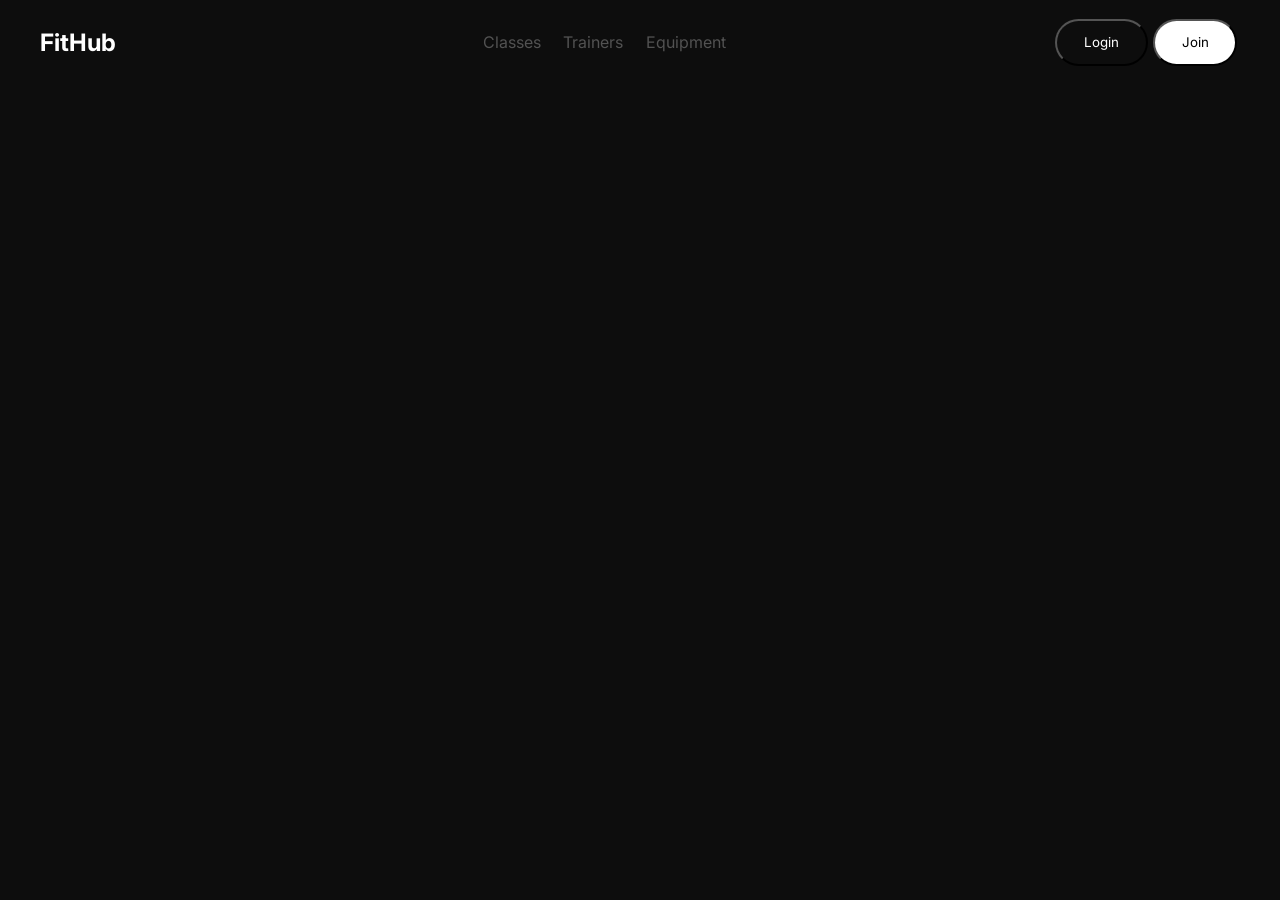
==== index.html @ b862c09a "header implemented" ====
<!DOCTYPE html>
<html>
    <head>
        <title>FitHub</title>
        <link rel="stylesheet" href="style.css">
        <link href="https://fonts.googleapis.com/css2?family=Inter:wght@400;500;600;700&display=swap" rel="stylesheet">
    </head>

    <body>
        <header>
            <h2>FitHub</h2>
            <ul>
                <li><a href="">Classes</a></li>
                <li><a href="">Trainers</a></li>
                <li><a href="">Equipment</a></li>
            </ul>
            <div>
                <input type="button" value="Login">
                <input class="joinButton" type="button" value="Join">
            </div>
        </header>



    </body>
</html>
---- style.css ----
@import url('https://fonts.googleapis.com/css2?family=Inter:wght@400;500;600&display=swap');

:root {
    --bg-dark: #0d0d0d;
    --bg-card: #171717;
    --text-gray: #a3a3a3;
    --text-dark-gray: #525252;
    --border-color: #262626;
    
    --neon-green: #ccff00;
    --purple: #a855f7;
    --red: #ef4444;
    --orange: #f59e0b;
}

* {
    background-color: var(--bg-dark);
    color: white;
    font-family: "Inter";
}

header {
    display: flex;
    align-items: center;
    justify-content: space-between;
    margin-left: 2em;
    margin-right: 2em;
}


header > ul {
    display: fleX;
    list-style-type: none;
}

header > ul > li {
    margin-left: 0.7em;
    margin-right: 0.7em;
}

header > ul > li > a {
    text-decoration: none;
    color: var(--text-dark-gray) ;
}

header > ul > li > a:hover {
    color: white ;
}

header > div {
    display: flex;
}

header > div > input {
    padding-top: 1em;
    padding-left: 2em;
    padding-right: 2em;
    padding-bottom: 1em;
    border-radius: 6em;
    margin: 0.2em;
}

.joinButton {
    background-color: white;
    color: black;
}
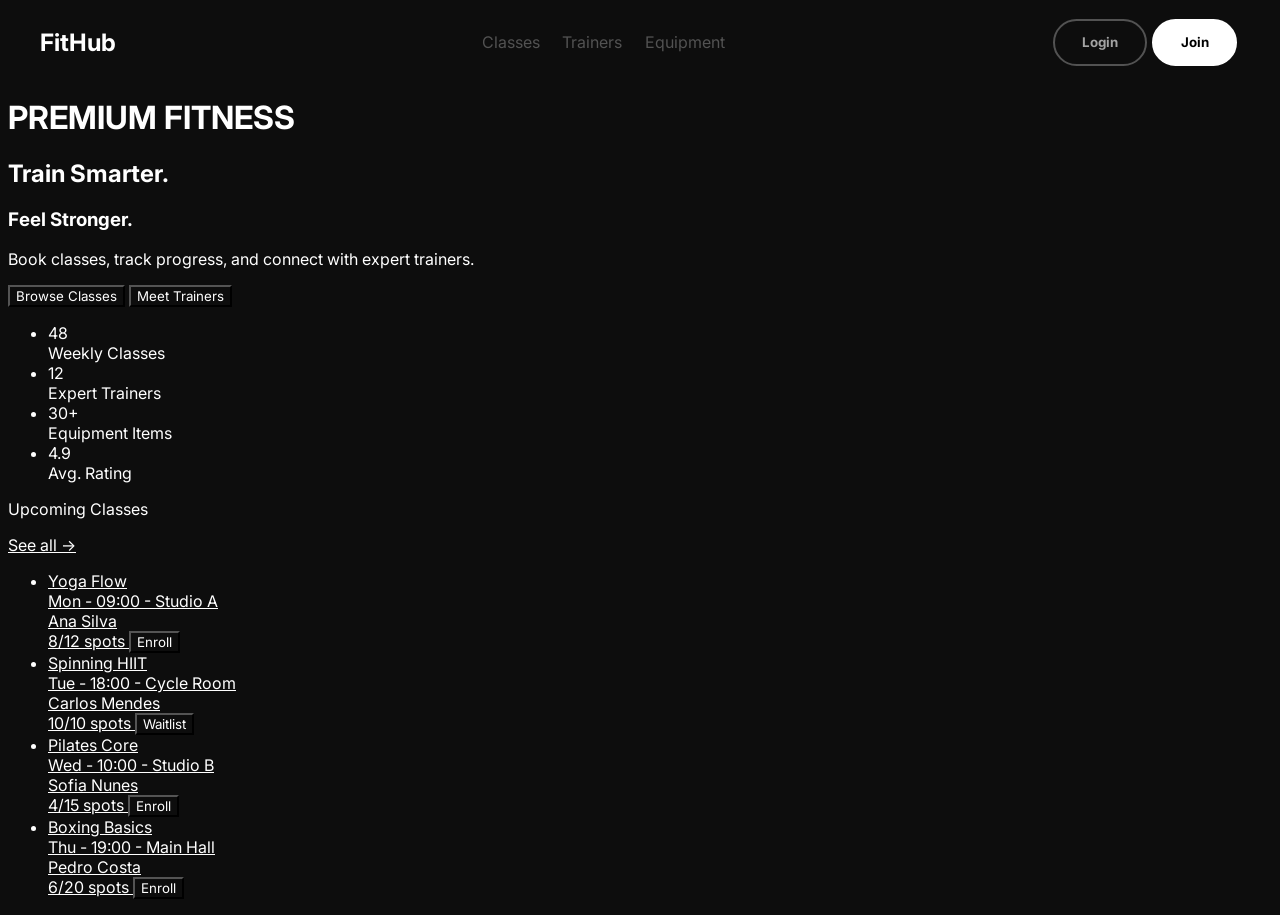
==== commit 5ed148ba: "main page html and header refined" ====
--- a/index.html
+++ b/index.html
@@ -2,7 +2,7 @@
 <html>
     <head>
         <title>FitHub</title>
-        <link rel="stylesheet" href="style.css">
+        <link rel="stylesheet" href="index.css">
         <link href="https://fonts.googleapis.com/css2?family=Inter:wght@400;500;600;700&display=swap" rel="stylesheet">
     </head>
 
@@ -15,10 +15,58 @@
                 <li><a href="">Equipment</a></li>
             </ul>
             <div>
-                <input type="button" value="Login">
-                <input class="joinButton" type="button" value="Join">
+                <button type="button">Login</button>
+                <button type="button" class="joinButton">Join</button>
             </div>
         </header>
+
+        <h1>PREMIUM FITNESS</h1>
+        <h2>Train Smarter.</h2>
+        <h3>Feel Stronger.</h3>
+        <p>Book classes, track progress, and connect with expert trainers.</p>
+        <button type="button">Browse Classes</button>
+        <button type="button">Meet Trainers</button>
+        <ul>
+            <li>48<br>Weekly Classes</li>
+            <li>12<br>Expert Trainers</li>
+            <li>30+<br>Equipment Items</li>
+            <li>4.9<br>Avg. Rating</li>
+        </ul>
+
+        <div>
+            <p>Upcoming Classes</p>
+            <a href="">See all &rarr;</p>
+        </div>
+        <ul>
+            <li>
+                Yoga Flow <br>
+                Mon - 09:00 - Studio A<br>
+                Ana Silva<br>
+                8/12 spots
+                <button type="button">Enroll</button>
+            </li>
+            <li>
+                Spinning HIIT <br>
+                Tue - 18:00 - Cycle Room<br>
+                Carlos Mendes<br>
+                10/10 spots
+                <button type="button">Waitlist</button>
+            </li>
+            <li>
+                Pilates Core <br>
+                Wed - 10:00 - Studio B<br>
+                Sofia Nunes<br>
+                4/15 spots
+                <button type="button">Enroll</button>
+            </li>
+            <li>
+                Boxing Basics <br>
+                Thu - 19:00 - Main Hall<br>
+                Pedro Costa<br>
+                6/20 spots
+                <button type="button">Enroll</button>
+            </li>
+        </ul>
 
 
 
--- a/index.css
+++ b/index.css
@@ -0,0 +1,76 @@
+@import url('https://fonts.googleapis.com/css2?family=Inter:wght@400;500;600&display=swap');
+
+:root {
+    --bg-dark: #0d0d0d;
+    --bg-card: #171717;
+    --text-gray: #a3a3a3;
+    --text-dark-gray: #525252;
+    
+    --neon-green: #ccff00;
+    --purple: #a855f7;
+    --red: #ef4444;
+    --orange: #f59e0b;
+}
+
+* {
+    background-color: var(--bg-dark);
+    color: white;
+    font-family: "Inter";
+}
+
+header {
+    display: flex;
+    align-items: center;
+    justify-content: space-between;
+    margin-left: 2em;
+    margin-right: 2em;
+}
+
+
+header > ul {
+    display: fleX;
+    list-style-type: none;
+}
+
+header > ul > li {
+    margin-left: 0.7em;
+    margin-right: 0.7em;
+}
+
+header > ul > li > a {
+    text-decoration: none;
+    color: var(--text-dark-gray) ;
+}
+
+header > ul > li > a:hover {
+    color: white ;
+}
+
+header > div {
+    display: flex;
+}
+
+header > div > button {
+    padding-top: 1em;
+    padding-left: 2em;
+    padding-right: 2em;
+    padding-bottom: 1em;
+    border-radius: 6em;
+    margin: 0.2em;
+    border-color: var(--text-dark-gray);
+    color: var(--text-gray);
+    font-weight: bold;
+    border-style: solid;
+    cursor:pointer;
+    transition: opacity 0.2s ease, transform 0.1s ease;
+}
+
+button:active {
+    transform: scale(0.95);
+}
+
+.joinButton {
+    background-color: white;
+    color: black;
+    border-color: white;
+}
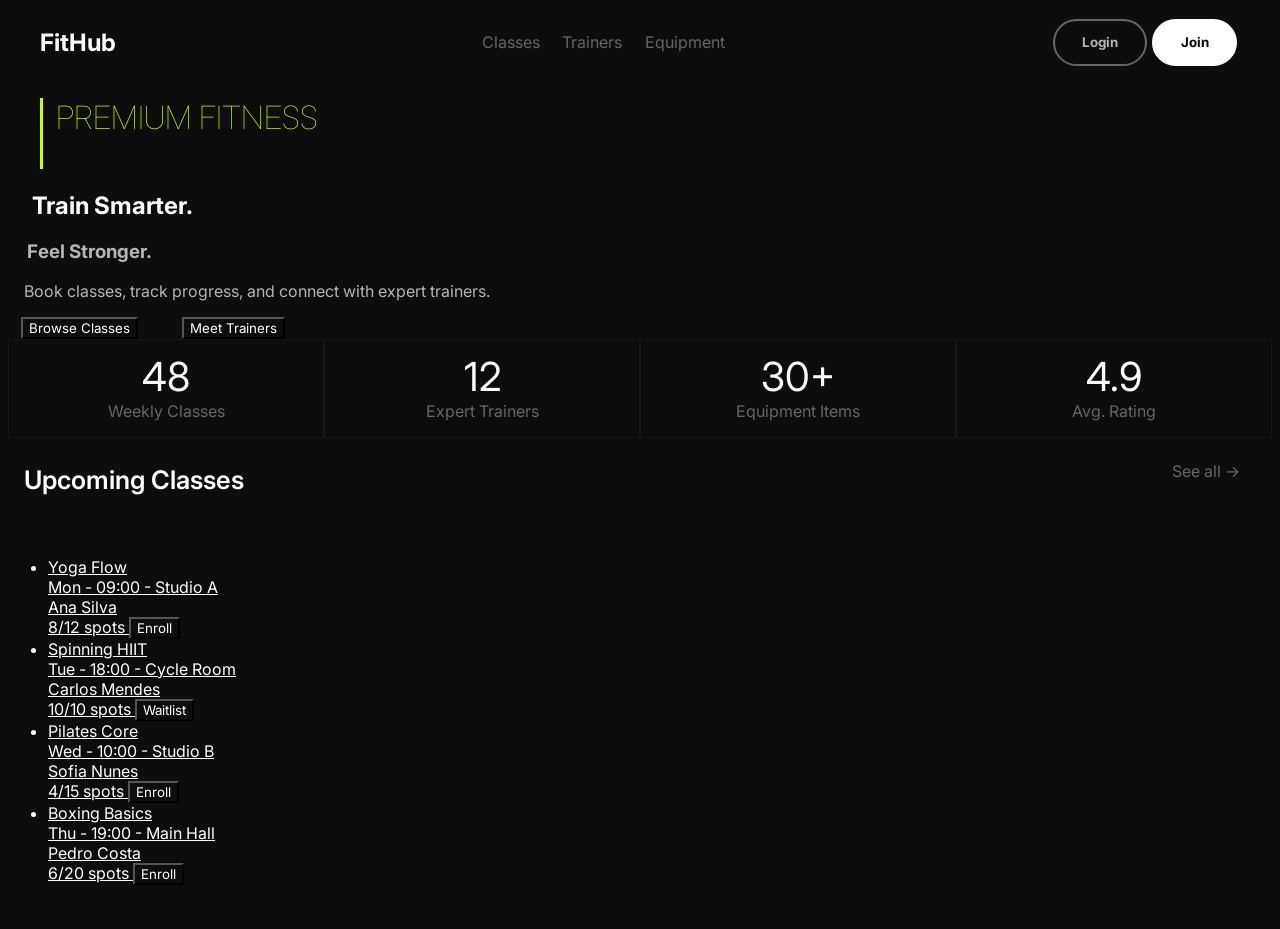
==== commit 0769016f: "stats bar" ====
--- a/index.html
+++ b/index.html
@@ -22,18 +22,31 @@
 
         <h1>PREMIUM FITNESS</h1>
         <h2>Train Smarter.</h2>
-        <h3>Feel Stronger.</h3>
-        <p>Book classes, track progress, and connect with expert trainers.</p>
+        <h3 class="gray">Feel Stronger.</h3>
+        <p class="gray">Book classes, track progress, and connect with expert trainers.</p>
+
         <button type="button">Browse Classes</button>
         <button type="button">Meet Trainers</button>
-        <ul>
-            <li>48<br>Weekly Classes</li>
-            <li>12<br>Expert Trainers</li>
-            <li>30+<br>Equipment Items</li>
-            <li>4.9<br>Avg. Rating</li>
+
+        <ul id="stats">
+            <li><p>48</p>
+                <p>Weekly Classes</p>
+            </li>
+            <li>
+                <p>12</p>
+                <p>Expert Trainers</p>
+            </li>
+            <li>
+                <p>30+</p>
+                <p>Equipment Items</p>
+            </li>
+            <li>
+                <p>4.9</p>
+                <p>Avg. Rating</p>
+            </li>
         </ul>
 
-        <div>
+        <div id="upClasses">
             <p>Upcoming Classes</p>
             <a href="">See all &rarr;</p>
         </div>
--- a/index.css
+++ b/index.css
@@ -3,8 +3,8 @@
 :root {
     --bg-dark: #0d0d0d;
     --bg-card: #171717;
-    --text-gray: #a3a3a3;
-    --text-dark-gray: #525252;
+    --text-gray: #b5b5b5;
+    --text-dark-gray: #656565;
     
     --neon-green: #ccff00;
     --purple: #a855f7;
@@ -16,6 +16,13 @@
     background-color: var(--bg-dark);
     color: white;
     font-family: "Inter";
+}
+
+
+
+body > *:not(header) {
+    margin-left: 1em;
+    margin-right: 2em;
 }
 
 header {
@@ -73,4 +80,64 @@
     background-color: white;
     color: black;
     border-color: white;
-}+}
+
+h1 {
+    color:var(--neon-green);
+    padding-left: 0.4em;
+    border-left: 0.1em solid var(--neon-green);
+    font-weight: 100;
+    padding-bottom: 1em;
+}
+
+.gray {
+    color: var(--text-gray);
+}
+
+#stats {
+    display: flex;
+    align-items: center;
+    justify-content: space-between;
+    list-style-type: none;
+    text-align: center;
+    margin: 0;
+    padding: 0;
+}
+
+#stats > li {
+    flex: 1;
+    border: 0.1em solid var(--bg-card); 
+}
+
+#stats > li >:first-child {
+    font-size: 2.5em;
+    margin-bottom: 0;
+    margin-top: 0.3em;
+}
+
+#stats > li >:last-child {
+    margin-top: 0;
+    color: var(--text-dark-gray);
+}
+
+
+#upClasses {
+    display: flex;
+    align-items: center;
+    justify-content: space-between;
+}
+
+#upClasses > p {
+    font-size: 1.6em;
+    font-weight: 600;
+}
+
+#upClasses > a {
+    text-decoration: none;
+    color: var(--text-dark-gray);
+}
+
+#upClasses > a:hover {
+    color: white;
+}
+
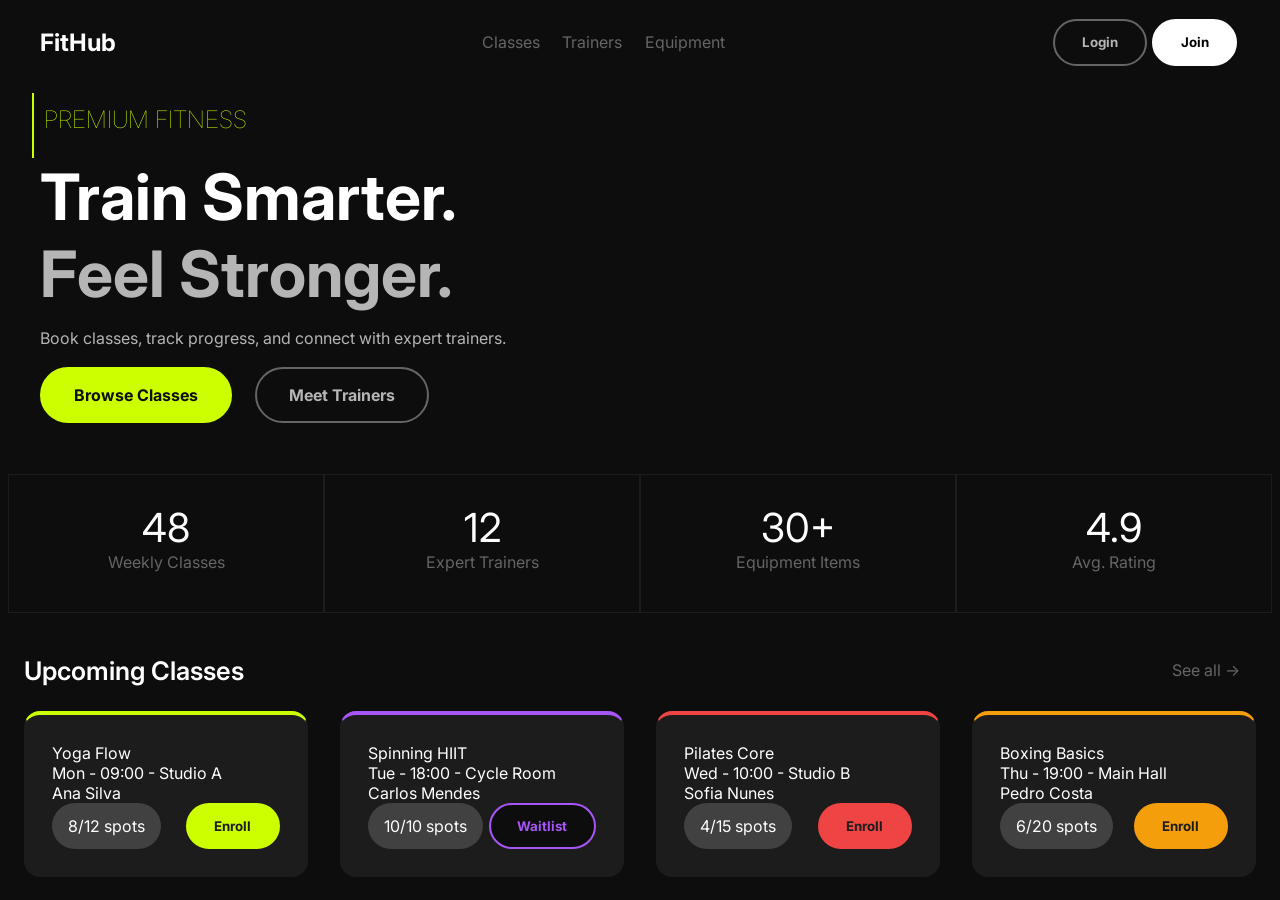
==== commit 7cec2fb1: "slogan stylizatiom" ====
--- a/index.html
+++ b/index.html
@@ -2,6 +2,8 @@
 <html>
     <head>
         <title>FitHub</title>
+        <link rel="icon" type="image/png" href="https://i.imgur.com/WT1OtgQ.png">
+        <link rel="stylesheet" href="style.css">
         <link rel="stylesheet" href="index.css">
         <link href="https://fonts.googleapis.com/css2?family=Inter:wght@400;500;600;700&display=swap" rel="stylesheet">
     </head>
@@ -19,14 +21,15 @@
                 <button type="button" class="joinButton">Join</button>
             </div>
         </header>
-
+        
         <h1>PREMIUM FITNESS</h1>
-        <h2>Train Smarter.</h2>
-        <h3 class="gray">Feel Stronger.</h3>
-        <p class="gray">Book classes, track progress, and connect with expert trainers.</p>
-
-        <button type="button">Browse Classes</button>
-        <button type="button">Meet Trainers</button>
+        <h2 class="slogan">Train Smarter.</h2>
+        <h3 class="gray slogan">Feel Stronger.</h3>
+        <p class="gray marginLeft">Book classes, track progress, and connect with expert trainers.</p>
+        <div id="midButtons">
+            <button type="button">Browse Classes</button>
+            <button type="button">Meet Trainers</button>
+        </div>
 
         <ul id="stats">
             <li><p>48</p>
@@ -48,36 +51,45 @@
 
         <div id="upClasses">
             <p>Upcoming Classes</p>
-            <a href="">See all &rarr;</p>
+            <a href="">See all &rarr;</a>
         </div>
-        <ul>
+
+        <ul id="listClass">
             <li>
-                Yoga Flow <br>
-                Mon - 09:00 - Studio A<br>
-                Ana Silva<br>
-                8/12 spots
-                <button type="button">Enroll</button>
+                <p>Yoga Flow </p>
+                <p>Mon - 09:00 - Studio A</p>
+                <p>Ana Silva</p>
+                <div class="classEnroll">                    
+                    <p>8/12 spots</p>
+                    <button type="button">Enroll</button>
+                </div>
             </li>
             <li>
-                Spinning HIIT <br>
-                Tue - 18:00 - Cycle Room<br>
-                Carlos Mendes<br>
-                10/10 spots
-                <button type="button">Waitlist</button>
+                <p>Spinning HIIT</p>
+                <p>Tue - 18:00 - Cycle Room</p>
+                <p>Carlos Mendes</p>
+                <div class="classEnroll">
+                    <p>10/10 spots</p>
+                    <button type="button">Waitlist</button>
+                </div>
             </li>
             <li>
-                Pilates Core <br>
-                Wed - 10:00 - Studio B<br>
-                Sofia Nunes<br>
-                4/15 spots
-                <button type="button">Enroll</button>
+                <p>Pilates Core </p>
+                <p>Wed - 10:00 - Studio B</p>
+                <p>Sofia Nunes</p>
+                <div class="classEnroll">
+                    <p>4/15 spots</p>
+                    <button type="button">Enroll</button>
+                </div>
             </li>
             <li>
-                Boxing Basics <br>
-                Thu - 19:00 - Main Hall<br>
-                Pedro Costa<br>
-                6/20 spots
-                <button type="button">Enroll</button>
+                <p>Boxing Basics</p>
+                <p>Thu - 19:00 - Main Hall</p>
+                <p>Pedro Costa</p>
+                <div class="classEnroll">
+                    <p>6/20 spots</p>
+                    <button type="button">Enroll</button>                    
+                </div>
             </li>
         </ul>
 
--- a/style.css
+++ b/style.css
@@ -0,0 +1,80 @@
+@import url('https://fonts.googleapis.com/css2?family=Inter:wght@400;500;600&display=swap');
+
+:root {
+    --bg-dark: #0d0d0d;
+    --bg-card: #1c1c1c;
+    --text-gray: #b5b5b5;
+    --text-dark-gray: #656565;
+    
+    --neon-green: #ccff00;
+    --purple: #a855f7;
+    --red: #ef4444;
+    --orange: #f59e0b;
+    --spots: #414141;
+}
+
+* {
+    background-color: var(--bg-dark);
+    color: white;
+    font-family: "Inter";
+}
+
+button {
+    padding: 1em 2em;
+    border-radius: 6em;
+    margin: 0.2em;
+    border-color: var(--text-dark-gray);
+    color: var(--text-gray);
+    font-weight: bold;
+    border-style: solid;
+    cursor:pointer;
+    transition: opacity 0.2s ease, transform 0.1s ease;
+}
+
+button:active {
+    transform: scale(0.95);
+}
+
+
+body > *:not(header) {
+    margin-left: 1em;
+    margin-right: 2em;
+}
+
+header {
+    display: flex;
+    align-items: center;
+    justify-content: space-between;
+    margin-left: 2em;
+    margin-right: 2em;
+}
+
+
+header > ul {
+    display: fleX;
+    list-style-type: none;
+}
+
+header > ul > li {
+    margin-left: 0.7em;
+    margin-right: 0.7em;
+}
+
+header > ul > li > a {
+    text-decoration: none;
+    color: var(--text-dark-gray) ;
+}
+
+header > ul > li > a:hover {
+    color: white ;
+}
+
+header > div {
+    display: flex;
+}
+
+.joinButton {
+    background-color: white;
+    color: black;
+    border-color: white;
+}
--- a/index.css
+++ b/index.css
@@ -1,97 +1,38 @@
-@import url('https://fonts.googleapis.com/css2?family=Inter:wght@400;500;600&display=swap');
-
-:root {
-    --bg-dark: #0d0d0d;
-    --bg-card: #171717;
-    --text-gray: #b5b5b5;
-    --text-dark-gray: #656565;
-    
-    --neon-green: #ccff00;
-    --purple: #a855f7;
-    --red: #ef4444;
-    --orange: #f59e0b;
-}
-
-* {
-    background-color: var(--bg-dark);
-    color: white;
-    font-family: "Inter";
-}
-
-
-
-body > *:not(header) {
-    margin-left: 1em;
-    margin-right: 2em;
-}
-
-header {
-    display: flex;
-    align-items: center;
-    justify-content: space-between;
-    margin-left: 2em;
-    margin-right: 2em;
-}
-
-
-header > ul {
-    display: fleX;
-    list-style-type: none;
-}
-
-header > ul > li {
-    margin-left: 0.7em;
-    margin-right: 0.7em;
-}
-
-header > ul > li > a {
-    text-decoration: none;
-    color: var(--text-dark-gray) ;
-}
-
-header > ul > li > a:hover {
-    color: white ;
-}
-
-header > div {
-    display: flex;
-}
-
-header > div > button {
-    padding-top: 1em;
-    padding-left: 2em;
-    padding-right: 2em;
-    padding-bottom: 1em;
-    border-radius: 6em;
-    margin: 0.2em;
-    border-color: var(--text-dark-gray);
-    color: var(--text-gray);
-    font-weight: bold;
-    border-style: solid;
-    cursor:pointer;
-    transition: opacity 0.2s ease, transform 0.1s ease;
-}
-
-button:active {
-    transform: scale(0.95);
-}
-
-.joinButton {
-    background-color: white;
-    color: black;
-    border-color: white;
-}
-
 h1 {
+    font-size: 1.5em;
     color:var(--neon-green);
     padding-left: 0.4em;
     border-left: 0.1em solid var(--neon-green);
     font-weight: 100;
+    padding-top: 0.5em;
     padding-bottom: 1em;
+    margin-bottom: 0;
 }
 
 .gray {
     color: var(--text-gray);
+}
+
+.marginLeft{
+    margin-left: 2em;
+}
+
+.slogan {
+    font-size: 4em;
+    margin-top: 0;
+    margin-bottom: 0;
+    margin-left: 0.5em;
+}
+
+#midButtons > button {
+    font-size: 1em;
+    margin-left: 1em;
+}
+
+#midButtons > button:first-child {
+    background-color: var(--neon-green);
+    border-color: var(--neon-green);
+    color: var(--bg-dark);
 }
 
 #stats {
@@ -100,7 +41,9 @@
     justify-content: space-between;
     list-style-type: none;
     text-align: center;
-    margin: 0;
+    margin-top: 3em;
+    margin-right: 0;
+    margin-left: 0;
     padding: 0;
 }
 
@@ -112,11 +55,12 @@
 #stats > li >:first-child {
     font-size: 2.5em;
     margin-bottom: 0;
-    margin-top: 0.3em;
+    margin-top: 0.7em;
 }
 
 #stats > li >:last-child {
     margin-top: 0;
+    margin-bottom: 2.5em;
     color: var(--text-dark-gray);
 }
 
@@ -141,3 +85,88 @@
     color: white;
 }
 
+#listClass {
+    display: flex;
+    align-items: center;
+    justify-content: space-between;
+    list-style-type: none;
+    margin: 0;
+    padding: 0;
+}
+
+#listClass > li {
+    flex: 1;
+    border: 0.1em solid var(--bg-card);
+    border-radius: 1em;
+    overflow: hidden;
+    background-color: var(--bg-card);
+}
+
+#listClass > li > div > button {
+    border-radius: 6em;
+    margin:0;
+}
+
+#listClass > li > div > p {
+    padding: 0.5em 1em;
+    border-radius: 6em;
+    background-color: var(--spots);
+    margin:0;
+    display: flex;
+    align-items: center;}
+
+#listClass > li > p {
+    background-color: var(--bg-card);
+    margin:0;
+} 
+
+.classEnroll {
+    background-color: var(--bg-card);
+    margin:0;
+    display: flex;
+    justify-content: space-between;
+}
+
+#listClass > li:first-child {
+    border-top: 0.3em solid var(--neon-green);
+}
+
+#listClass > li:first-child > div > button {
+    background-color: var(--neon-green);
+    border-color: var(--neon-green);
+    color: var(--bg-card);
+}
+#listClass > li:nth-child(2) {
+    border-top: 0.3em solid var(--purple);
+}
+#listClass > li:nth-child(2) > div > button {
+    border-color: var(--purple);
+    color: var(--purple);
+}
+#listClass > li:nth-child(3) {
+    border-top: 0.3em solid var(--red);
+}
+#listClass > li:nth-child(3) > div > button {
+    background-color: var(--red);
+    border-color: var(--red);
+    color: var(--bg-card);
+}
+#listClass > li:last-child {
+    border-top: 0.3em solid var(--orange);
+}
+#listClass > li:last-child > div >  button {
+    background-color: var(--orange);
+    border-color: var(--orange);
+    color: var(--bg-card);
+}
+
+
+#listClass > li {
+    margin: 0 1em;
+    padding: 1.7em;
+}
+
+#listClass > li >:last-child {
+    margin-top: 0;
+    color: var(--text-dark-gray);
+}
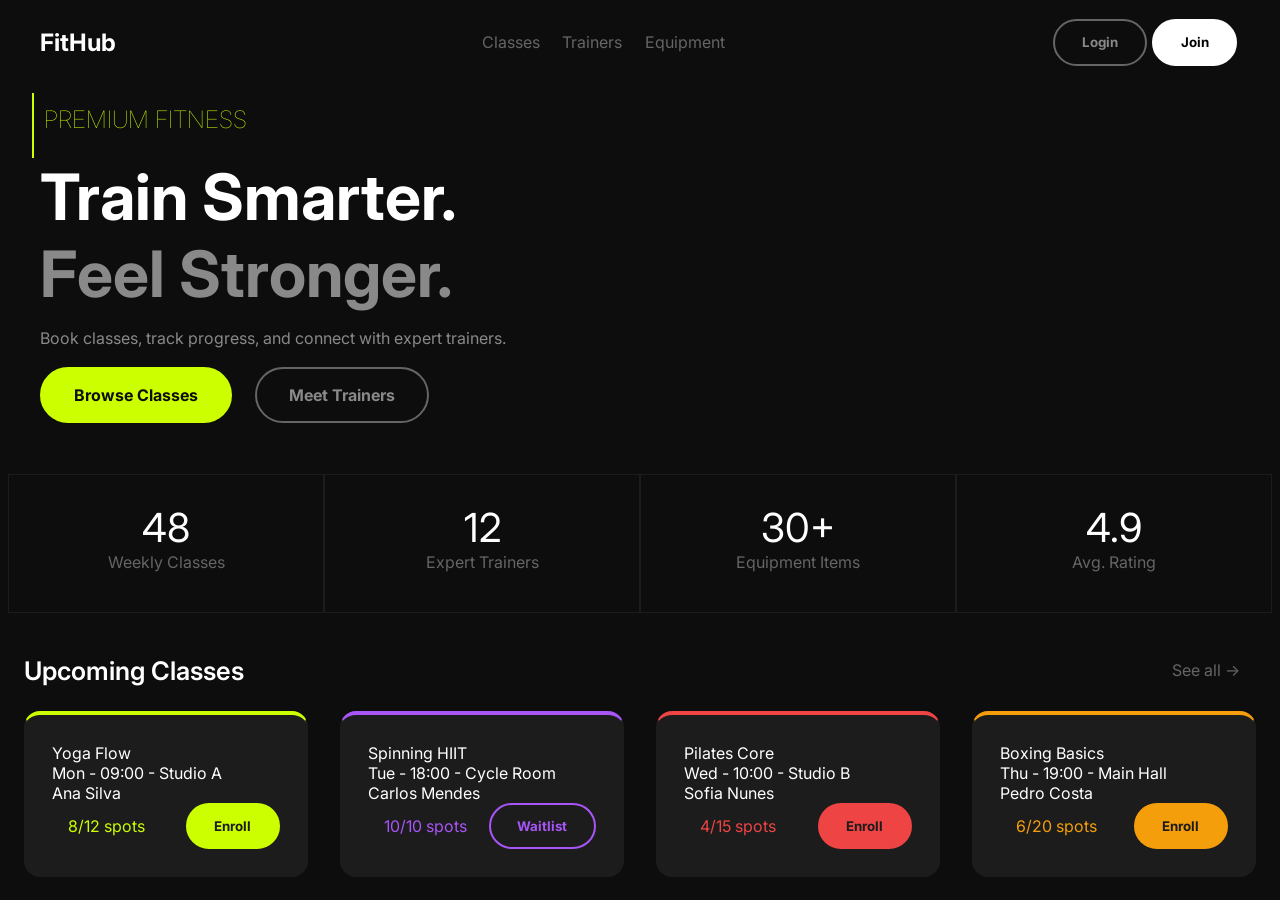
==== commit c41ddb93: "profile and header update" ====
--- a/index.html
+++ b/index.html
@@ -10,9 +10,9 @@
 
     <body>
         <header>
-            <h2>FitHub</h2>
+            <a href="index.html"><h2>FitHub</h2></a>
             <ul>
-                <li><a href="">Classes</a></li>
+                <li><a href="classes.html">Classes</a></li>
                 <li><a href="">Trainers</a></li>
                 <li><a href="">Equipment</a></li>
             </ul>
--- a/style.css
+++ b/style.css
@@ -3,14 +3,18 @@
 :root {
     --bg-dark: #0d0d0d;
     --bg-card: #1c1c1c;
-    --text-gray: #b5b5b5;
+    --text-gray: #898989;
     --text-dark-gray: #656565;
     
     --neon-green: #ccff00;
     --purple: #a855f7;
     --red: #ef4444;
     --orange: #f59e0b;
-    --spots: #414141;
+
+    --spots-bg-gray: #313131;
+    --spots-green: #8cff9a;
+    --spots-bg-green: #163d1a;
+    --spots-bg-red: #3d1616;
 }
 
 * {
@@ -35,10 +39,17 @@
     transform: scale(0.95);
 }
 
+a {
+    text-decoration: none;
+}
 
 body > *:not(header) {
     margin-left: 1em;
     margin-right: 2em;
+}
+
+a:hover {
+    color: var(--neon-green) ;
 }
 
 header {
@@ -61,13 +72,9 @@
 }
 
 header > ul > li > a {
-    text-decoration: none;
     color: var(--text-dark-gray) ;
 }
 
-header > ul > li > a:hover {
-    color: white ;
-}
 
 header > div {
     display: flex;
@@ -77,4 +84,9 @@
     background-color: white;
     color: black;
     border-color: white;
+}
+
+.active {
+  color: var(--neon-green);
+  font-weight: bold;
 }
--- a/index.css
+++ b/index.css
@@ -77,7 +77,6 @@
 }
 
 #upClasses > a {
-    text-decoration: none;
     color: var(--text-dark-gray);
 }
 
@@ -130,17 +129,23 @@
 #listClass > li:first-child {
     border-top: 0.3em solid var(--neon-green);
 }
-
 #listClass > li:first-child > div > button {
     background-color: var(--neon-green);
     border-color: var(--neon-green);
     color: var(--bg-card);
 }
+#listClass > li:first-child > div > p {
+    color: var(--neon-green);
+}
 #listClass > li:nth-child(2) {
     border-top: 0.3em solid var(--purple);
 }
 #listClass > li:nth-child(2) > div > button {
+    background-color: var(--bg-card);
     border-color: var(--purple);
+    color: var(--purple);
+}
+#listClass > li:nth-child(2) > div > p {
     color: var(--purple);
 }
 #listClass > li:nth-child(3) {
@@ -151,6 +156,9 @@
     border-color: var(--red);
     color: var(--bg-card);
 }
+#listClass > li:nth-child(3) > div > p {
+    color: var(--red);
+}
 #listClass > li:last-child {
     border-top: 0.3em solid var(--orange);
 }
@@ -158,6 +166,9 @@
     background-color: var(--orange);
     border-color: var(--orange);
     color: var(--bg-card);
+}
+#listClass > li:last-child > div > p {
+    color: var(--orange);
 }
 
 
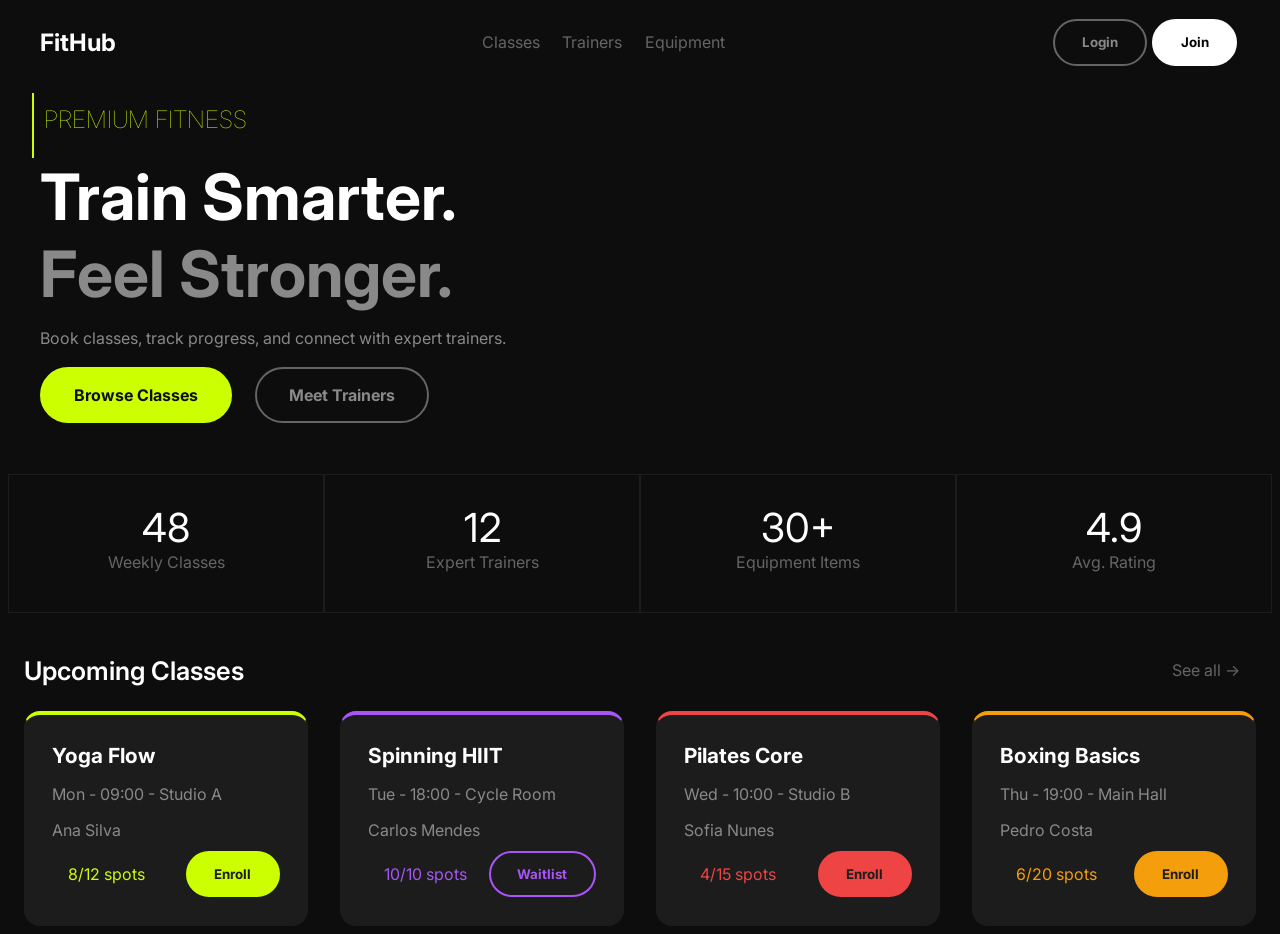
==== commit 80154590: "verification fix" ====
--- a/index.html
+++ b/index.html
@@ -1,6 +1,7 @@
 <!DOCTYPE html>
-<html>
+<html lang="en">
     <head>
+        <meta charset="UTF-8">
         <title>FitHub</title>
         <link rel="icon" type="image/png" href="https://i.imgur.com/WT1OtgQ.png">
         <link rel="stylesheet" href="style.css">
@@ -13,7 +14,7 @@
             <a href="index.html"><h2>FitHub</h2></a>
             <ul>
                 <li><a href="classes.html">Classes</a></li>
-                <li><a href="">Trainers</a></li>
+                <li><a href="profile-trainers.html">Trainers</a></li>
                 <li><a href="">Equipment</a></li>
             </ul>
             <div>
--- a/index.css
+++ b/index.css
@@ -106,6 +106,11 @@
     margin:0;
 }
 
+#listClass > li > p {
+    background-color: var(--bg-card);
+    margin:0;
+}
+
 #listClass > li > div > p {
     padding: 0.5em 1em;
     border-radius: 6em;
@@ -114,16 +119,25 @@
     display: flex;
     align-items: center;}
 
-#listClass > li > p {
-    background-color: var(--bg-card);
-    margin:0;
-} 
-
 .classEnroll {
     background-color: var(--bg-card);
     margin:0;
     display: flex;
     justify-content: space-between;
+}
+
+#listClass > li > p:first-child {
+    font-size: 1.3em;
+    font-weight: 700;
+}
+#listClass > li > p:nth-child(2) {
+    margin-top: 1em;
+    color: var(--text-gray)
+}
+#listClass > li > p:nth-child(3) {
+    margin-top: 1em;
+    margin-bottom: 0.7em;
+    color: var(--text-gray)
 }
 
 #listClass > li:first-child {
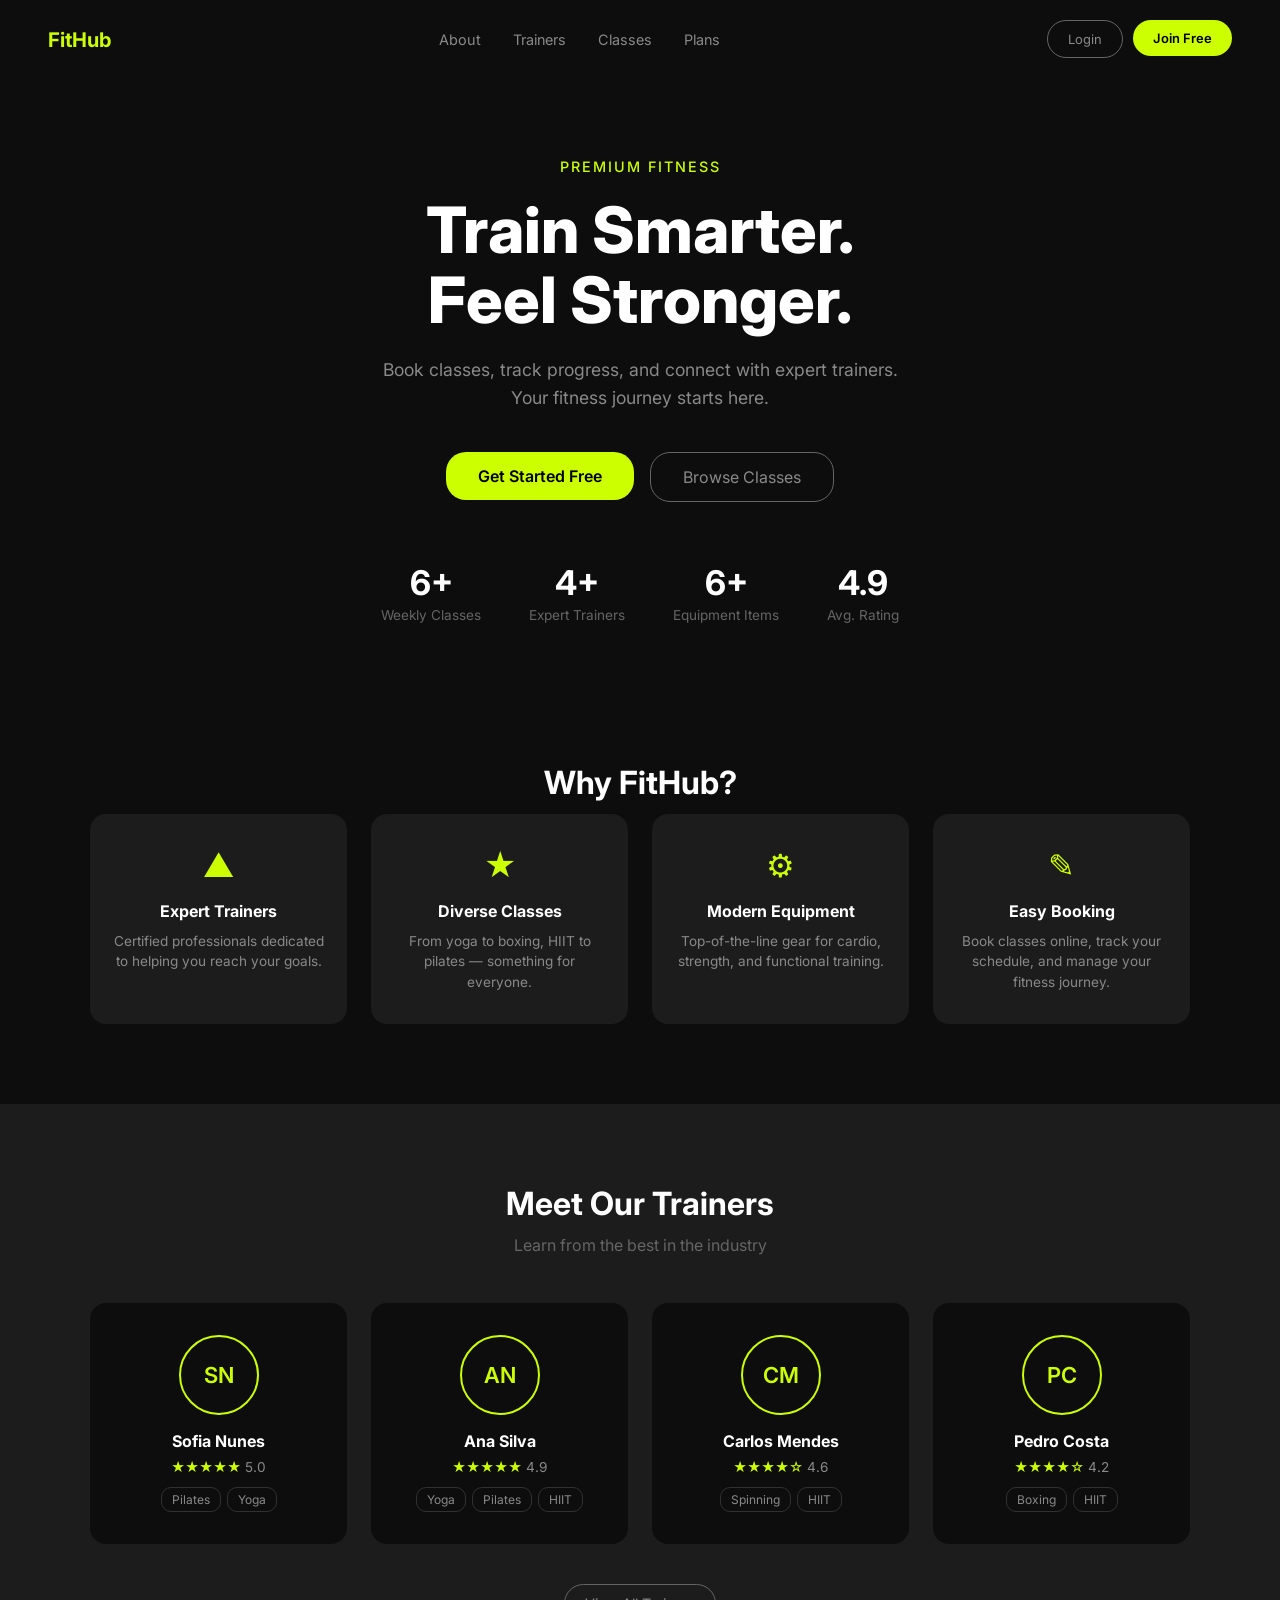
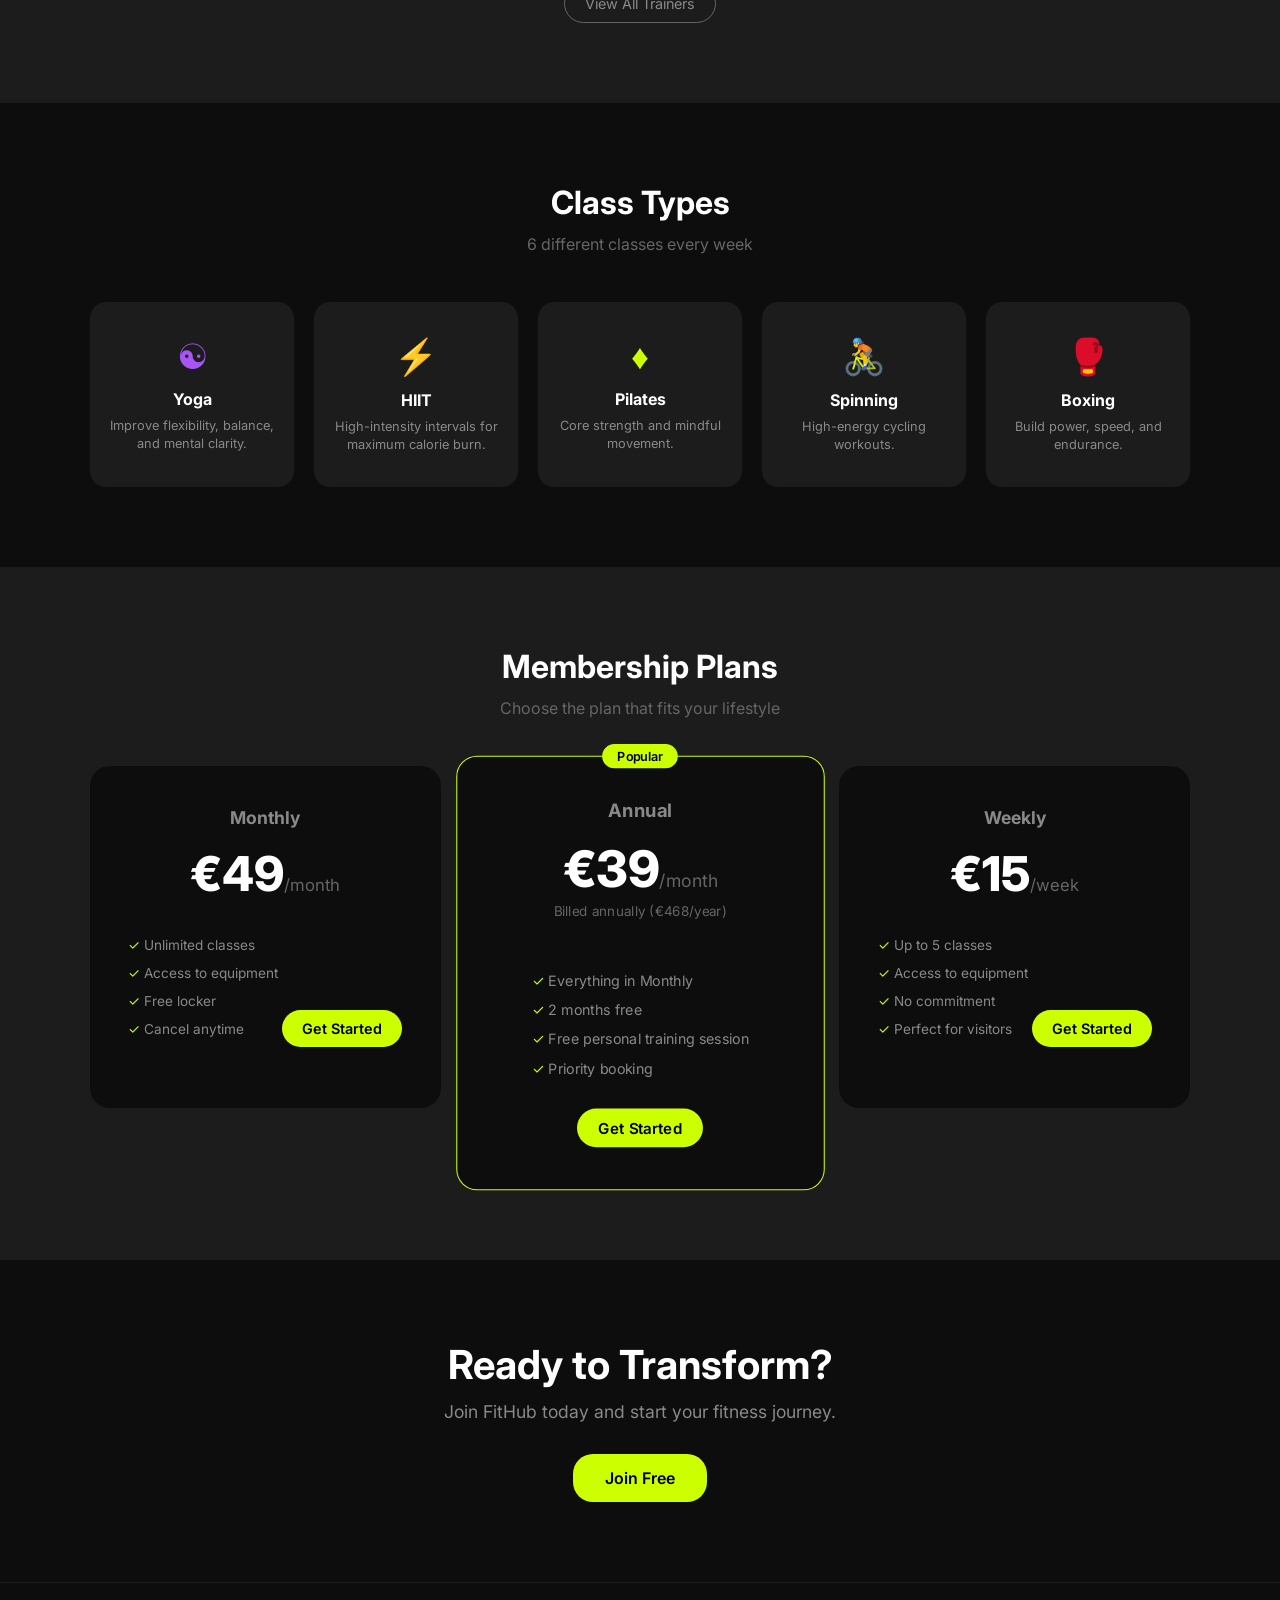
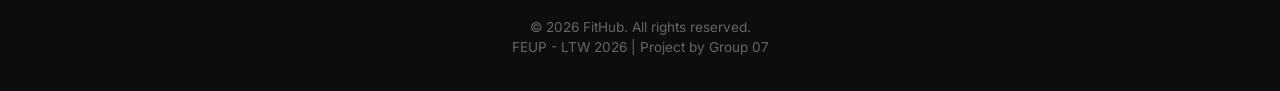
==== commit 51e4ce8e: "perfil, pagina infotmativa, recuperar password, css de login, book classes, add review aos trainer" ====
--- a/index.html
+++ b/index.html
@@ -1,100 +1,284 @@
 <!DOCTYPE html>
 <html lang="en">
-    <head>
-        <meta charset="UTF-8">
-        <title>FitHub</title>
-        <link rel="icon" type="image/png" href="https://i.imgur.com/WT1OtgQ.png">
-        <link rel="stylesheet" href="style.css">
-        <link rel="stylesheet" href="index.css">
-        <link href="https://fonts.googleapis.com/css2?family=Inter:wght@400;500;600;700&display=swap" rel="stylesheet">
-    </head>
-
-    <body>
-        <header>
-            <a href="index.html"><h2>FitHub</h2></a>
-            <ul>
-                <li><a href="classes.html">Classes</a></li>
-                <li><a href="profile-trainers.html">Trainers</a></li>
-                <li><a href="">Equipment</a></li>
-            </ul>
-            <div>
-                <button type="button">Login</button>
-                <button type="button" class="joinButton">Join</button>
-            </div>
-        </header>
-        
+<head>
+    <meta charset="UTF-8">
+    <title>FitHub</title>
+    <link rel="stylesheet" href="landing.css">
+    <link href="https://fonts.googleapis.com/css2?family=Inter:wght@400;500;600;700;800&display=swap" rel="stylesheet">
+</head>
+<body>
+    <nav class="landing-nav">
+        <a href="index.html"><h2>FitHub</h2></a>
+        <ul>
+            <li><a href="#about">About</a></li>
+            <li><a href="#trainers">Trainers</a></li>
+            <li><a href="#classes">Classes</a></li>
+            <li><a href="#plans">Plans</a></li>
+        </ul>
+        <div>
+            <a href="login.html"><button class="btn-outline">Login</button></a>
+            <a href="register.html"><button class="btn-primary">Join Free</button></a>
+        </div>
+    </nav>
+
+    <section class="hero">
         <h1>PREMIUM FITNESS</h1>
-        <h2 class="slogan">Train Smarter.</h2>
-        <h3 class="gray slogan">Feel Stronger.</h3>
-        <p class="gray marginLeft">Book classes, track progress, and connect with expert trainers.</p>
-        <div id="midButtons">
-            <button type="button">Browse Classes</button>
-            <button type="button">Meet Trainers</button>
-        </div>
-
-        <ul id="stats">
-            <li><p>48</p>
-                <p>Weekly Classes</p>
-            </li>
-            <li>
-                <p>12</p>
-                <p>Expert Trainers</p>
-            </li>
-            <li>
-                <p>30+</p>
-                <p>Equipment Items</p>
-            </li>
-            <li>
-                <p>4.9</p>
-                <p>Avg. Rating</p>
-            </li>
-        </ul>
-
-        <div id="upClasses">
-            <p>Upcoming Classes</p>
-            <a href="">See all &rarr;</a>
-        </div>
-
-        <ul id="listClass">
-            <li>
-                <p>Yoga Flow </p>
-                <p>Mon - 09:00 - Studio A</p>
-                <p>Ana Silva</p>
-                <div class="classEnroll">                    
-                    <p>8/12 spots</p>
-                    <button type="button">Enroll</button>
-                </div>
-            </li>
-            <li>
-                <p>Spinning HIIT</p>
-                <p>Tue - 18:00 - Cycle Room</p>
-                <p>Carlos Mendes</p>
-                <div class="classEnroll">
-                    <p>10/10 spots</p>
-                    <button type="button">Waitlist</button>
-                </div>
-            </li>
-            <li>
-                <p>Pilates Core </p>
-                <p>Wed - 10:00 - Studio B</p>
-                <p>Sofia Nunes</p>
-                <div class="classEnroll">
-                    <p>4/15 spots</p>
-                    <button type="button">Enroll</button>
-                </div>
-            </li>
-            <li>
-                <p>Boxing Basics</p>
-                <p>Thu - 19:00 - Main Hall</p>
-                <p>Pedro Costa</p>
-                <div class="classEnroll">
-                    <p>6/20 spots</p>
-                    <button type="button">Enroll</button>                    
-                </div>
-            </li>
-        </ul>
-
-
-
-    </body>
-</html>+        <h2 class="hero-slogan">Train Smarter.<br>Feel Stronger.</h2>
+        <p class="hero-text">Book classes, track progress, and connect with expert trainers.<br>Your fitness journey starts here.</p>
+        <div class="hero-buttons">
+            <a href="register.html"><button class="btn-primary btn-large">Get Started Free</button></a>
+            <a href="classes.html"><button class="btn-outline btn-large">Browse Classes</button></a>
+        </div>
+        <div class="hero-stats">
+            <div><span>6+</span> Weekly Classes</div>
+            <div><span>4+</span> Expert Trainers</div>
+            <div><span>6+</span> Equipment Items</div>
+            <div><span>4.9</span> Avg. Rating</div>
+        </div>
+    </section>
+
+    <section id="about" class="section">
+        <div class="section-content">
+            <h2>Why FitHub?</h2>
+            <div class="features">
+                <div class="feature-card">
+                    <div class="feature-icon">&#9650;</div>
+                    <h3>Expert Trainers</h3>
+                    <p>Certified professionals dedicated to helping you reach your goals.</p>
+                </div>
+                <div class="feature-card">
+                    <div class="feature-icon">&#9733;</div>
+                    <h3>Diverse Classes</h3>
+                    <p>From yoga to boxing, HIIT to pilates — something for everyone.</p>
+                </div>
+                <div class="feature-card">
+                    <div class="feature-icon">&#9881;</div>
+                    <h3>Modern Equipment</h3>
+                    <p>Top-of-the-line gear for cardio, strength, and functional training.</p>
+                </div>
+                <div class="feature-card">
+                    <div class="feature-icon">&#9998;</div>
+                    <h3>Easy Booking</h3>
+                    <p>Book classes online, track your schedule, and manage your fitness journey.</p>
+                </div>
+            </div>
+        </div>
+    </section>
+
+    <section id="trainers" class="section section-dark">
+        <div class="section-content">
+            <h2>Meet Our Trainers</h2>
+            <p class="section-sub">Learn from the best in the industry</p>
+            <div class="trainer-grid">
+                <div class="trainer-card">
+                    <div class="trainer-avatar">SN</div>
+                    <h3>Sofia Nunes</h3>
+                    <div class="trainer-rating">
+                        <span class="stars">★★★★★</span>
+                        <span>5.0</span>
+                    </div>
+                    <div class="trainer-tags">
+                        <span>Pilates</span>
+                        <span>Yoga</span>
+                    </div>
+                </div>
+                <div class="trainer-card">
+                    <div class="trainer-avatar">AN</div>
+                    <h3>Ana Silva</h3>
+                    <div class="trainer-rating">
+                        <span class="stars">★★★★★</span>
+                        <span>4.9</span>
+                    </div>
+                    <div class="trainer-tags">
+                        <span>Yoga</span>
+                        <span>Pilates</span>
+                        <span>HIIT</span>
+                    </div>
+                </div>
+                <div class="trainer-card">
+                    <div class="trainer-avatar">CM</div>
+                    <h3>Carlos Mendes</h3>
+                    <div class="trainer-rating">
+                        <span class="stars">★★★★☆</span>
+                        <span>4.6</span>
+                    </div>
+                    <div class="trainer-tags">
+                        <span>Spinning</span>
+                        <span>HIIT</span>
+                    </div>
+                </div>
+                <div class="trainer-card">
+                    <div class="trainer-avatar">PC</div>
+                    <h3>Pedro Costa</h3>
+                    <div class="trainer-rating">
+                        <span class="stars">★★★★☆</span>
+                        <span>4.2</span>
+                    </div>
+                    <div class="trainer-tags">
+                        <span>Boxing</span>
+                        <span>HIIT</span>
+                    </div>
+                </div>
+            </div>
+            <div class="section-cta">
+                <a href="trainers.php"><button class="btn-outline">View All Trainers</button></a>
+            </div>
+        </div>
+    </section>
+
+    <section id="classes" class="section">
+        <div class="section-content">
+            <h2>Class Types</h2>
+            <p class="section-sub">6 different classes every week</p>
+            <div class="class-types">
+                <div class="class-type-card" onclick="toggleClassDetail(this)">
+                    <div class="class-type-icon yoga">&#9775;</div>
+                    <h3>Yoga</h3>
+                    <p class="class-short">Improve flexibility, balance, and mental clarity.</p>
+                    <div class="class-detail">A practice that combines physical postures, breathing techniques, and meditation. Suitable for all levels, from beginners to advanced practitioners. Classes include Vinyasa, Hatha, and Restorative Yoga.</div>
+                </div>
+                <div class="class-type-card" onclick="toggleClassDetail(this)">
+                    <div class="class-type-icon hiit">&#9889;</div>
+                    <h3>HIIT</h3>
+                    <p class="class-short">High-intensity intervals for maximum calorie burn.</p>
+                    <div class="class-detail">Short bursts of intense exercise alternated with recovery periods. Burns maximum calories in minimum time. Improves cardiovascular fitness, metabolism, and endurance. Includes bodyweight and equipment-based circuits.</div>
+                </div>
+                <div class="class-type-card" onclick="toggleClassDetail(this)">
+                    <div class="class-type-icon pilates">&#9830;</div>
+                    <h3>Pilates</h3>
+                    <p class="class-short">Core strength and mindful movement.</p>
+                    <div class="class-detail">Low-impact exercises that strengthen muscles while improving postural alignment and flexibility. Focuses on core strength, controlled movements, and mind-body connection. Uses mat work and specialized equipment.</div>
+                </div>
+                <div class="class-type-card" onclick="toggleClassDetail(this)">
+                    <div class="class-type-icon spinning">&#128692;</div>
+                    <h3>Spinning</h3>
+                    <p class="class-short">High-energy cycling workouts.</p>
+                    <div class="class-detail">Indoor cycling classes set to motivating music. Simulates outdoor riding conditions with varied resistance and pace. Low-impact, high-calorie burn. Led by instructors who guide you through sprints, climbs, and intervals.</div>
+                </div>
+                <div class="class-type-card" onclick="toggleClassDetail(this)">
+                    <div class="class-type-icon boxing">&#129354;</div>
+                    <h3>Boxing</h3>
+                    <p class="class-short">Build power, speed, and endurance.</p>
+                    <div class="class-detail">Full-body workout combining boxing techniques with fitness training. Includes shadow boxing, bag work, and pad drills. Improves coordination, cardiovascular fitness, and stress relief. All levels welcome, no previous experience required.</div>
+                </div>
+            </div>
+        </div>
+    </section>
+
+    <section id="plans" class="section section-dark">
+        <div class="section-content">
+            <h2>Membership Plans</h2>
+            <p class="section-sub">Choose the plan that fits your lifestyle</p>
+            <div class="plans">
+                <div class="plan-card" onclick="openPlanModal('monthly')">
+                    <h3>Monthly</h3>
+                    <div class="plan-price">&euro;49<span>/month</span></div>
+                    <ul>
+                        <li>Unlimited classes</li>
+                        <li>Access to equipment</li>
+                        <li>Free locker</li>
+                        <li>Cancel anytime</li>
+                    </ul>
+                    <button class="btn-primary" onclick="event.stopPropagation();location.href='register.html'">Get Started</button>
+                </div>
+                <div class="plan-card plan-featured" onclick="openPlanModal('annual')">
+                    <div class="plan-badge">Popular</div>
+                    <h3>Annual</h3>
+                    <div class="plan-price">&euro;39<span>/month</span></div>
+                    <p class="plan-note">Billed annually (&euro;468/year)</p>
+                    <ul>
+                        <li>Everything in Monthly</li>
+                        <li>2 months free</li>
+                        <li>Free personal training session</li>
+                        <li>Priority booking</li>
+                    </ul>
+                    <button class="btn-primary" onclick="event.stopPropagation();location.href='register.html'">Get Started</button>
+                </div>
+                <div class="plan-card" onclick="openPlanModal('weekly')">
+                    <h3>Weekly</h3>
+                    <div class="plan-price">&euro;15<span>/week</span></div>
+                    <ul>
+                        <li>Up to 5 classes</li>
+                        <li>Access to equipment</li>
+                        <li>No commitment</li>
+                        <li>Perfect for visitors</li>
+                    </ul>
+                    <button class="btn-primary" onclick="event.stopPropagation();location.href='register.html'">Get Started</button>
+                </div>
+            </div>
+
+            <div id="plan-modal" class="modal-overlay" onclick="closePlanModal()">
+                <div class="modal-content" onclick="event.stopPropagation()">
+                    <button class="modal-close" onclick="closePlanModal()">&times;</button>
+                    <h3 id="modal-plan-name"></h3>
+                    <div class="plan-price" id="modal-plan-price"></div>
+                    <p class="plan-note" id="modal-plan-note"></p>
+                    <h4>What's included:</h4>
+                    <ul id="modal-plan-features"></ul>
+                    <button class="btn-primary" onclick="closePlanModal();location.href='register.html'">Get Started</button>
+                </div>
+            </div>
+        </div>
+    </section>
+
+    <section class="section cta-section">
+        <div class="section-content">
+            <h2>Ready to Transform?</h2>
+            <p>Join FitHub today and start your fitness journey.</p>
+            <a href="register.html"><button class="btn-primary btn-large">Join Free</button></a>
+        </div>
+    </section>
+
+    <footer class="landing-footer">
+        <p>&copy; 2026 FitHub. All rights reserved.</p>
+        <p>FEUP - LTW 2026 | Project by Group 07</p>
+    </footer>
+
+    <script>
+    function toggleClassDetail(card) {
+        card.classList.toggle('expanded');
+    }
+
+    const plans = {
+        weekly: {
+            name: 'Weekly Pass',
+            price: '&euro;15<span>/week</span>',
+            note: '',
+            features: ['Up to 5 classes per week', 'Access to all equipment', 'No commitment required', 'Perfect for visitors and trial', 'Locker access']
+        },
+        monthly: {
+            name: 'Monthly Membership',
+            price: '&euro;49<span>/month</span>',
+            note: '',
+            features: ['Unlimited classes', 'Full equipment access', 'Free locker', 'Cancel anytime', 'Free fitness assessment', 'Access to all class types']
+        },
+        annual: {
+            name: 'Annual Membership',
+            price: '&euro;39<span>/month</span>',
+            note: 'Billed annually (&euro;468/year)',
+            features: ['Everything in Monthly', '2 months free', 'Free personal training session', 'Priority booking', 'Exclusive member events', 'Guest passes (2/month)']
+        }
+    };
+
+    function openPlanModal(plan) {
+        const p = plans[plan];
+        document.getElementById('modal-plan-name').textContent = p.name;
+        document.getElementById('modal-plan-price').innerHTML = p.price;
+        document.getElementById('modal-plan-note').textContent = p.note;
+        document.getElementById('modal-plan-note').style.display = p.note ? '' : 'none';
+        const ul = document.getElementById('modal-plan-features');
+        ul.innerHTML = '';
+        p.features.forEach(f => {
+            const li = document.createElement('li');
+            li.textContent = f;
+            ul.appendChild(li);
+        });
+        document.getElementById('plan-modal').classList.add('show');
+    }
+
+    function closePlanModal() {
+        document.getElementById('plan-modal').classList.remove('show');
+    }
+    </script>
+</body>
+</html>
--- a/landing.css
+++ b/landing.css
@@ -0,0 +1,523 @@
+* {
+    margin: 0;
+    padding: 0;
+    box-sizing: border-box;
+}
+
+body {
+    font-family: 'Inter', sans-serif;
+    background-color: #0d0d0d;
+    color: white;
+}
+
+.landing-nav {
+    display: flex;
+    align-items: center;
+    justify-content: space-between;
+    padding: 20px 48px;
+}
+
+.landing-nav h2 {
+    color: #ccff00;
+    font-size: 1.4em;
+}
+
+.landing-nav ul {
+    display: flex;
+    list-style: none;
+    gap: 32px;
+}
+
+.landing-nav a {
+    text-decoration: none;
+    color: #898989;
+    font-size: 0.9em;
+    transition: color 0.2s;
+}
+
+.landing-nav a:hover {
+    color: white;
+}
+
+.landing-nav div {
+    display: flex;
+    gap: 10px;
+}
+
+.btn-outline {
+    background: transparent;
+    border: 1px solid #656565;
+    color: #898989;
+    padding: 10px 20px;
+    border-radius: 20px;
+    cursor: pointer;
+    font-family: inherit;
+    font-size: 0.9em;
+    transition: border-color 0.2s, color 0.2s;
+}
+
+.btn-outline:hover {
+    border-color: #ccff00;
+    color: #ccff00;
+}
+
+.btn-primary {
+    background: #ccff00;
+    border: none;
+    color: black;
+    padding: 10px 20px;
+    border-radius: 20px;
+    cursor: pointer;
+    font-family: inherit;
+    font-weight: 600;
+    font-size: 0.9em;
+    transition: opacity 0.2s;
+}
+
+.btn-primary:hover {
+    opacity: 0.85;
+}
+
+.btn-large {
+    padding: 14px 32px;
+    font-size: 1em;
+}
+
+.hero {
+    padding: 80px 48px 60px;
+    text-align: center;
+}
+
+.hero h1 {
+    font-size: 0.9em;
+    color: #ccff00;
+    font-weight: 500;
+    letter-spacing: 2px;
+    margin-bottom: 20px;
+}
+
+.hero-slogan {
+    font-size: 4em;
+    font-weight: 800;
+    line-height: 1.1;
+    margin-bottom: 20px;
+}
+
+.hero-text {
+    color: #898989;
+    font-size: 1.1em;
+    line-height: 1.6;
+    margin-bottom: 40px;
+}
+
+.hero-buttons {
+    display: flex;
+    gap: 16px;
+    justify-content: center;
+    margin-bottom: 60px;
+}
+
+.hero-stats {
+    display: flex;
+    justify-content: center;
+    gap: 48px;
+}
+
+.hero-stats div {
+    color: #656565;
+    font-size: 0.85em;
+}
+
+.hero-stats span {
+    display: block;
+    color: white;
+    font-size: 2.5em;
+    font-weight: 700;
+    margin-bottom: 4px;
+}
+
+.section {
+    padding: 80px 48px;
+}
+
+.section-dark {
+    background: #1c1c1c;
+}
+
+.section-content {
+    max-width: 1100px;
+    margin: 0 auto;
+    text-align: center;
+}
+
+.section-content h2 {
+    font-size: 2em;
+    font-weight: 700;
+    margin-bottom: 12px;
+}
+
+.section-sub {
+    color: #656565;
+    font-size: 1em;
+    margin-bottom: 48px;
+}
+
+.features {
+    display: grid;
+    grid-template-columns: repeat(4, 1fr);
+    gap: 24px;
+}
+
+.feature-card {
+    background: #1c1c1c;
+    padding: 32px 20px;
+    border-radius: 16px;
+    text-align: center;
+}
+
+.feature-icon {
+    font-size: 2em;
+    color: #ccff00;
+    margin-bottom: 16px;
+}
+
+.feature-card h3 {
+    font-size: 1em;
+    margin-bottom: 10px;
+}
+
+.feature-card p {
+    color: #898989;
+    font-size: 0.85em;
+    line-height: 1.5;
+}
+
+.trainer-grid {
+    display: grid;
+    grid-template-columns: repeat(4, 1fr);
+    gap: 24px;
+}
+
+.trainer-card {
+    background: #0d0d0d;
+    padding: 32px 20px;
+    border-radius: 16px;
+    text-align: center;
+}
+
+.trainer-avatar {
+    width: 80px;
+    height: 80px;
+    border-radius: 50%;
+    border: 2px solid #ccff00;
+    display: flex;
+    align-items: center;
+    justify-content: center;
+    font-size: 22px;
+    font-weight: 600;
+    color: #ccff00;
+    margin: 0 auto 16px;
+}
+
+.trainer-card h3 {
+    font-size: 1em;
+    margin-bottom: 8px;
+}
+
+.trainer-rating {
+    margin-bottom: 12px;
+    font-size: 0.85em;
+    color: #898989;
+}
+
+.trainer-rating .stars {
+    color: #ccff00;
+}
+
+.trainer-tags {
+    display: flex;
+    flex-wrap: wrap;
+    gap: 6px;
+    justify-content: center;
+}
+
+.trainer-tags span {
+    background: transparent;
+    border: 1px solid #313131;
+    padding: 4px 10px;
+    border-radius: 10px;
+    font-size: 0.75em;
+    color: #898989;
+}
+
+.section-cta {
+    margin-top: 40px;
+}
+
+.class-types {
+    display: grid;
+    grid-template-columns: repeat(5, 1fr);
+    gap: 20px;
+}
+
+.class-type-card {
+    background: #1c1c1c;
+    padding: 32px 16px;
+    border-radius: 16px;
+    text-align: center;
+    cursor: pointer;
+    transition: border-color 0.2s;
+    border: 1px solid transparent;
+}
+
+.class-type-card:hover {
+    border-color: #313131;
+}
+
+.class-type-card .class-detail {
+    display: none;
+    margin-top: 12px;
+    padding-top: 12px;
+    border-top: 1px solid #313131;
+    color: #656565;
+    font-size: 0.8em;
+    line-height: 1.5;
+}
+
+.class-type-card.expanded .class-detail {
+    display: block;
+}
+
+.class-type-icon {
+    font-size: 2.2em;
+    margin-bottom: 12px;
+}
+
+.class-type-icon.yoga { color: #a855f7; }
+.class-type-icon.hiit { color: #ef4444; }
+.class-type-icon.pilates { color: #ccff00; }
+.class-type-icon.spinning { color: #f59e0b; }
+.class-type-icon.boxing { color: #3b82f6; }
+
+.class-type-card h3 {
+    font-size: 1em;
+    margin-bottom: 8px;
+}
+
+.class-type-card p {
+    color: #898989;
+    font-size: 0.8em;
+    line-height: 1.4;
+}
+
+.plans {
+    display: grid;
+    grid-template-columns: repeat(3, 1fr);
+    gap: 24px;
+    align-items: start;
+}
+
+.plan-card {
+    background: #0d0d0d;
+    padding: 40px 24px;
+    border-radius: 20px;
+    text-align: center;
+    position: relative;
+    cursor: pointer;
+    transition: border-color 0.2s;
+    border: 1px solid transparent;
+}
+
+.plan-card:hover {
+    border-color: #313131;
+}
+
+.plan-featured:hover {
+    border-color: #ccff00;
+}
+
+.plan-featured {
+    border: 1px solid #ccff00;
+    transform: scale(1.05);
+}
+
+.plan-badge {
+    position: absolute;
+    top: -12px;
+    left: 50%;
+    transform: translateX(-50%);
+    background: #ccff00;
+    color: black;
+    font-size: 0.75em;
+    font-weight: 600;
+    padding: 4px 14px;
+    border-radius: 12px;
+}
+
+.plan-card h3 {
+    font-size: 1.1em;
+    margin-bottom: 16px;
+    color: #898989;
+}
+
+.plan-price {
+    font-size: 3em;
+    font-weight: 800;
+    margin-bottom: 4px;
+}
+
+.plan-price span {
+    font-size: 0.35em;
+    font-weight: 400;
+    color: #656565;
+}
+
+.plan-note {
+    color: #656565;
+    font-size: 0.8em;
+    margin-bottom: 20px;
+}
+
+.plan-card ul {
+    list-style: none;
+    margin: 24px 0;
+    text-align: left;
+    display: inline-block;
+}
+
+.plan-card li {
+    color: #898989;
+    font-size: 0.85em;
+    padding: 6px 0;
+}
+
+.plan-card li::before {
+    content: "✓ ";
+    color: #ccff00;
+}
+
+.cta-section {
+    text-align: center;
+    padding: 80px 48px;
+}
+
+.cta-section h2 {
+    font-size: 2.5em;
+    margin-bottom: 12px;
+}
+
+.cta-section p {
+    color: #898989;
+    font-size: 1.1em;
+    margin-bottom: 32px;
+}
+
+.landing-footer {
+    text-align: center;
+    padding: 32px;
+    border-top: 1px solid #1c1c1c;
+    color: #656565;
+    font-size: 0.85em;
+}
+
+.landing-footer p {
+    margin: 4px 0;
+}
+
+.modal-overlay {
+    display: none;
+    position: fixed;
+    top: 0;
+    left: 0;
+    width: 100%;
+    height: 100%;
+    background: rgba(0, 0, 0, 0.7);
+    justify-content: center;
+    align-items: center;
+    z-index: 1000;
+}
+
+.modal-overlay.show {
+    display: flex;
+}
+
+.modal-content {
+    background: #1c1c1c;
+    padding: 40px;
+    border-radius: 20px;
+    width: 420px;
+    max-width: 90vw;
+    position: relative;
+    text-align: center;
+}
+
+.modal-content h3 {
+    font-size: 1.3em;
+    margin-bottom: 8px;
+}
+
+.modal-content h4 {
+    color: #898989;
+    font-size: 0.9em;
+    margin: 20px 0 12px;
+}
+
+.modal-content ul {
+    list-style: none;
+    text-align: left;
+    display: inline-block;
+    margin-bottom: 24px;
+}
+
+.modal-content li {
+    color: #898989;
+    font-size: 0.85em;
+    padding: 5px 0;
+}
+
+.modal-content li::before {
+    content: "✓ ";
+    color: #ccff00;
+}
+
+.modal-close {
+    position: absolute;
+    top: 12px;
+    right: 16px;
+    background: none;
+    border: none;
+    font-size: 1.8em;
+    color: #656565;
+    cursor: pointer;
+    padding: 0;
+    line-height: 1;
+}
+
+.modal-close:hover {
+    color: white;
+}
+
+@media (max-width: 900px) {
+    .features, .trainer-grid, .class-types, .plans {
+        grid-template-columns: repeat(2, 1fr);
+    }
+    .hero-slogan {
+        font-size: 2.5em;
+    }
+    .hero-stats {
+        flex-wrap: wrap;
+        gap: 24px;
+    }
+}
+
+@media (max-width: 600px) {
+    .features, .trainer-grid, .class-types, .plans {
+        grid-template-columns: 1fr;
+    }
+    .landing-nav ul {
+        display: none;
+    }
+    .hero {
+        padding: 40px 24px;
+    }
+}
